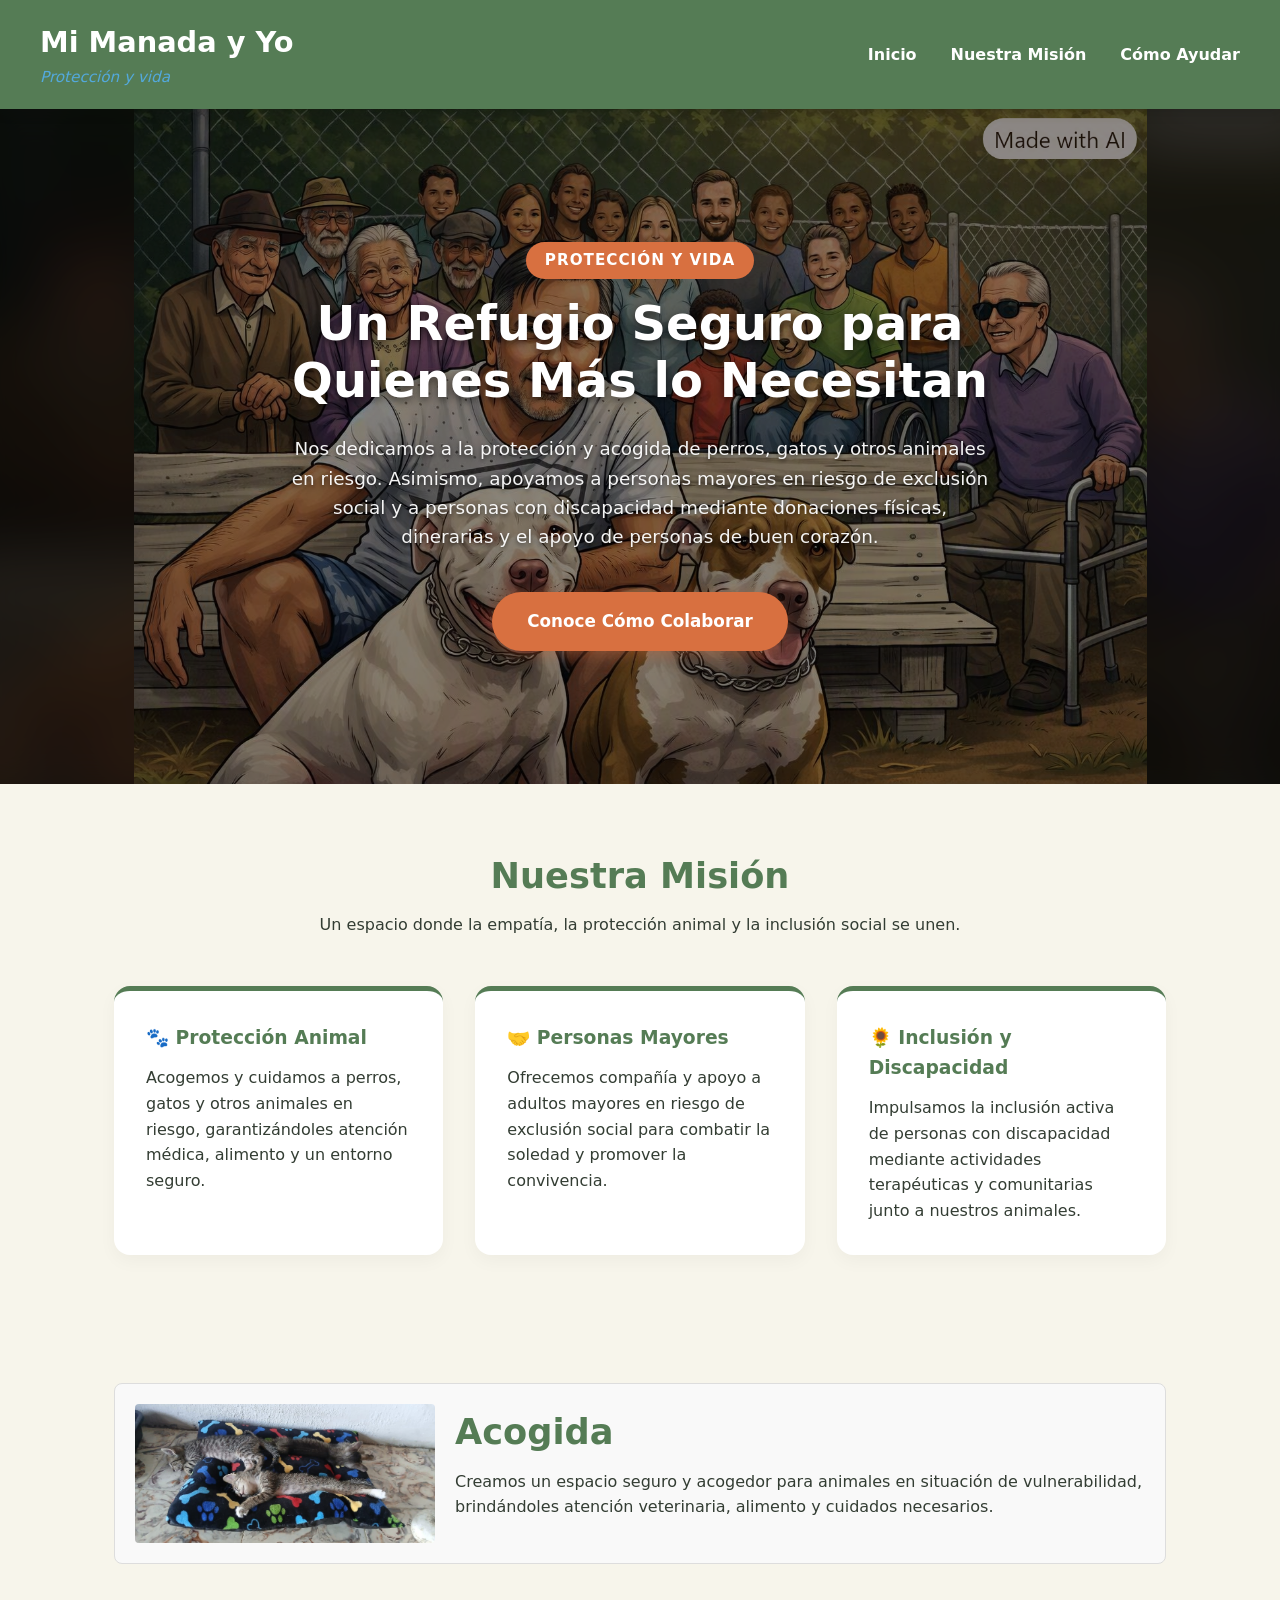
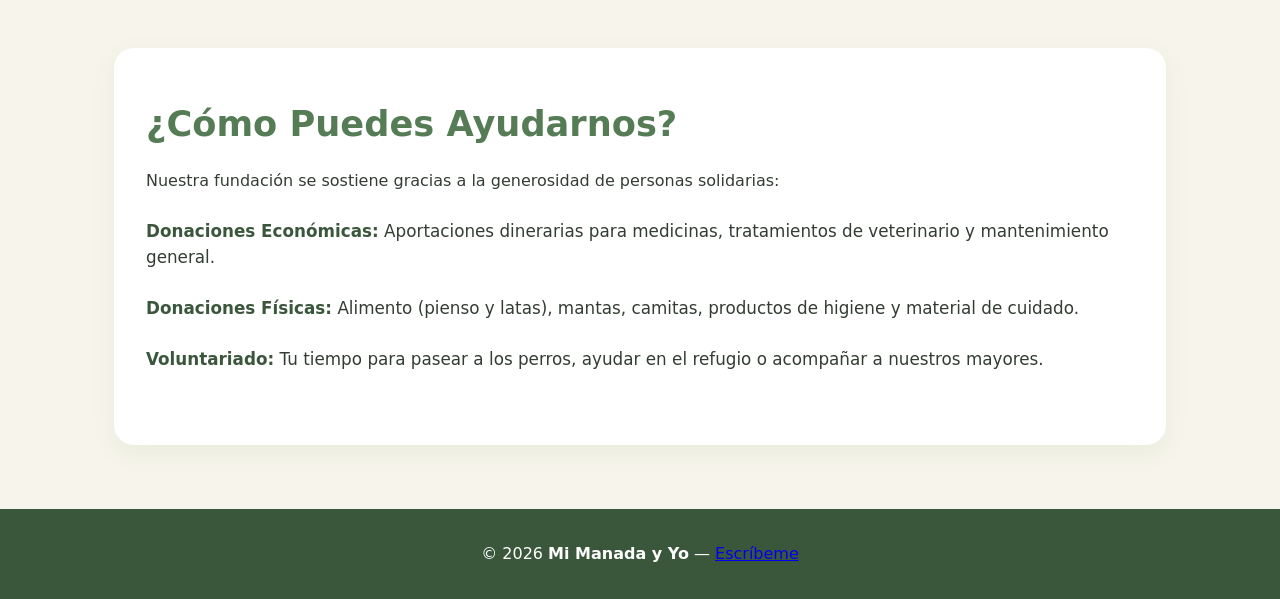
==== index.html @ 5a820c91 "actualizacion del footer y correo de contacto" ====
<!DOCTYPE html>
<html lang="es">
<head>
    <meta charset="UTF-8">
    <meta name="viewport" content="width=device-width, initial-scale=1.0">
    <title>Mi Manada y Yo — Protección y vida</title>
    <style>
        :root {
            --primary-color: #557c55;    /* Verde sabio */
            --primary-dark: #3b573b;
            --secondary-color: #f7f5eb;  /* Crema acogedor */
            --accent-color: #d87040;     /* Terracota cálido */
            --accent-hover: #c25e30;
            --card-bg: #ffffff;
            --text-color: #333d33;
            --text-light: #667066;
        }

        * {
            box-sizing: border-box;
            margin: 0;
            padding: 0;
        }

        body {
            font-family: 'Segoe UI', system-ui, -apple-system, sans-serif;
            color: var(--text-color);
            background-color: var(--secondary-color);
            line-height: 1.6;
            overflow-x: hidden;
        }

        /* NAVEGACIÓN SUPERIOR */
        header {
            background-color: var(--primary-color);
            color: white;
            padding: 1.2rem 2rem;
            position: sticky;
            top: 0;
            z-index: 100;
            box-shadow: 0 4px 12px rgba(0,0,0,0.1);
        }

        .header-container {
            max-width: 1200px;
            margin: 0 auto;
            display: flex;
            justify-content: space-between;
            align-items: center;
            flex-wrap: wrap;
            gap: 1rem;
        }

        .logo-container h1 {
            font-size: 1.8rem;
            font-weight: 700;
            margin: 0;
        }

        .logo-container p {
            font-size: 0.95rem;
            opacity: 0.9;
            font-style: italic;
            margin: 0;
            color: rgb(83, 174, 235);
        }

        nav a {
            color: white;
            text-decoration: none;
            margin-left: 1.8rem;
            font-weight: 600;
            transition: opacity 0.2s;
        }

        nav a:hover {
            opacity: 0.8;
        }

        /* PORTADA PRINCIPAL / HERO BANNER */
        .hero-banner {
            position: relative;
            width: 100%;
            min-height: 75vh;
            display: flex;
            justify-content: center;
            align-items: center;
            padding: 4rem 1.5rem;
            overflow: hidden;
            background-color: #1b261b;
        }

        /* FONDO DIFUMINADO PARA RELLENAR ESPACIOS SOBRANTES */
        .hero-bg-blur {
            position: absolute;
            top: 0;
            left: 0;
            width: 100%;
            height: 100%;
            background-image: url("imagen/portada.png");
            background-size: cover;
            background-position: center top;
            filter: blur(30px) brightness(0.4);
            transform: scale(1.1);
            z-index: 1;
        }

        /* FONDO PRINCIPAL SIN RECORTE (CONTAIN) */
        .hero-bg-full {
            position: absolute;
            top: 0;
            left: 0;
            width: 100%;
            height: 100%;
            background-image: url("imagen/portada.png");
            background-size: contain; /* Garantiza que la imagen se vea 100% completa */
            background-position: center;
            background-repeat: no-repeat;
            z-index: 2;
        }

        /* CAPA OSCURA DE LECTURA */
        .hero-overlay {
            position: absolute;
            top: 0;
            left: 0;
            width: 100%;
            height: 100%;
            background-color: rgba(0, 0, 0, 0.45);
            z-index: 3;
        }

        .hero-container {
            position: relative;
            z-index: 4;
            max-width: 800px;
            width: 100%;
            display: flex;
            flex-direction: column;
            align-items: center;
            gap: 2.5rem;
            text-align: center;
        }

        .hero-text-content {
            color: white;
            padding: 1rem;
        }

        .subtitle-tag {
            display: inline-block;
            background-color: var(--accent-color);
            color: white;
            padding: 0.4rem 1.2rem;
            border-radius: 20px;
            font-size: 0.95rem;
            font-weight: 700;
            letter-spacing: 1px;
            margin-bottom: 1rem;
            text-transform: uppercase;
        }

        .hero-text-content h2 {
            color: white;
            font-size: clamp(2rem, 5vw, 3rem);
            font-weight: 800;
            line-height: 1.2;
            margin-bottom: 1.5rem;
            text-shadow: 0 3px 8px rgba(0,0,0,0.6);
        }

        .hero-text-content p {
            font-size: 1.15rem;
            color: rgba(255, 255, 255, 0.95);
            margin-bottom: 2.5rem;
            line-height: 1.6;
            max-width: 700px;
            margin-left: auto;
            margin-right: auto;
            text-shadow: 0 2px 4px rgba(0,0,0,0.6);
        }

        .btn-primary {
            display: inline-block;
            background-color: var(--accent-color);
            color: white;
            padding: 1rem 2.2rem;
            text-decoration: none;
            border-radius: 30px;
            font-weight: 700;
            font-size: 1.05rem;
            box-shadow: 0 4px 15px rgba(216, 112, 64, 0.4);
            transition: all 0.3s ease;
        }

        .btn-primary:hover {
            background-color: var(--accent-hover);
            transform: translateY(-3px);
            box-shadow: 0 6px 20px rgba(216, 112, 64, 0.5);
        }

        /* SECCIONES DE CONTENIDO */
        .container {
            max-width: 1100px;
            margin: 0 auto;
            padding: 4rem 1.5rem;
        }

        .section-header {
            text-align: center;
            margin-bottom: 3rem;
        }

        .section-header h2 {
            color: var(--primary-color);
            font-size: 2.2rem;
            margin-bottom: 0.5rem;
        }

        .cards-grid {
            display: grid;
            grid-template-columns: repeat(auto-fit, minmax(280px, 1fr));
            gap: 2rem;
        }

        .card {
            background: var(--card-bg);
            border-radius: 16px;
            padding: 2rem;
            box-shadow: 0 6px 18px rgba(0,0,0,0.04);
            border-top: 5px solid var(--primary-color);
        }

        .card h3 {
            color: var(--primary-color);
            margin-bottom: 0.8rem;
        }

        .help-box {
            background-color: white;
            border-radius: 20px;
            padding: 3rem 2rem;
            box-shadow: 0 8px 24px rgba(74, 112, 74, 0.08);
        }

        .help-list {
            list-style: none;
            margin-top: 1.5rem;
        }

        .help-list li {
            margin-bottom: 1.5rem;
            font-size: 1.05rem;
        }

        .help-list strong {
            color: var(--primary-dark);
        }

        footer {
            background-color: var(--primary-dark);
            color: white;
            text-align: center;
            padding: 2rem 1rem;
        }
        
  /* Estilos para el contenedor principal */
  .contenedor-bloque {
    display: flex;
    flex-wrap: wrap; /* Permite que los elementos se envuelvan en pantallas pequeñas */
    gap: 20px; /* Espaciado entre la imagen y el texto */
    margin-bottom: 20px;
    background-color: #f9f9f9;
    border: 1px solid #ddd;
    border-radius: 8px;
    padding: 20px;
  }

  /* Estilos para la imagen */
  .bloque-imagen {    
    max-width: 100%; /* Asegura que la imagen no exceda el contenedor */
    height: auto; /* Mantiene la proporción de aspecto */
    display: block;
    border-radius: 4px;
  }

  /* Estilos para el texto */
  .bloque-texto {
    flex: 1 1 300px; /* Tamaño base y capacidad de encogimiento/crecimiento */
  }
.bloque-imagen {
    width: 300px;      /* o el tamaño que quieras */
    height: auto;
    display: block;
}
.contenedor-bloque img {
    flex-shrink: 0;
}

    </style>                      
</head>
<body>

    <header>
        <div class="header-container">
            <div class="logo-container">
                <h1>Mi Manada y Yo</h1>
                <p>Protección y vida</p>
            </div>
            <nav>
                <a href="index.html">Inicio</a>
                <a href="galeria.html">Nuestra Misión</a>
                <a href="donaciones.html">Cómo Ayudar</a>
            </nav>
        </div>
    </header>

    <section id="inicio" class="hero-banner">
        <div class="hero-bg-blur"></div>
        <div class="hero-bg-full"></div>
        <div class="hero-overlay"></div>
        
        <div class="hero-container">
            <div class="hero-text-content">
                <span class="subtitle-tag">Protección y vida</span>
                <h2>Un Refugio Seguro para Quienes Más lo Necesitan</h2>
                <p>Nos dedicamos a la protección y acogida de perros, gatos y otros animales en riesgo. Asimismo, apoyamos a personas mayores en riesgo de exclusión social y a personas con discapacidad mediante donaciones físicas, dinerarias y el apoyo de personas de buen corazón.</p>
                <a href="#como-ayudar" class="btn-primary">Conoce Cómo Colaborar</a>
            </div>
        </div>
    </section>

    <section id="mision" class="container">
        <div class="section-header">
            <h2>Nuestra Misión</h2>
            <p>Un espacio donde la empatía, la protección animal y la inclusión social se unen.</p>
        </div>

        <div class="cards-grid">
            <div class="card">
                <h3>🐾 Protección Animal</h3>
                <p>Acogemos y cuidamos a perros, gatos y otros animales en riesgo, garantizándoles atención médica, alimento y un entorno seguro.</p>
            </div>
            <div class="card">
                <h3>🤝 Personas Mayores</h3>
                <p>Ofrecemos compañía y apoyo a adultos mayores en riesgo de exclusión social para combatir la soledad y promover la convivencia.</p>
            </div>
            <div class="card">
                <h3>🌻 Inclusión y Discapacidad</h3>
                <p>Impulsamos la inclusión activa de personas con discapacidad mediante actividades terapéuticas y comunitarias junto a nuestros animales.</p>
            </div>
        </div>
    </section>
    <section id="mision" class="container">
<div class="contenedor-bloque">
                <img src="imagen/gato1.jpg" alt="Gato en un entorno de refugio animal, con una expresión tranquila y atenta; no se aprecia texto en la imagen." class="bloque-imagen">
    <div class="section-header bloque-texto" style="text-align: left; margin-bottom: 1rem;">
      <h2>Acogida</h2>
      <p>Creamos un espacio seguro y acogedor para animales en situación de vulnerabilidad, brindándoles atención veterinaria, alimento y cuidados necesarios.</p>
    </div>
  </div>
  </section>
    <section id="como-ayudar" class="container" style="padding-top: 0;">
        <div class="help-box">
            <div class="section-header" style="text-align: left; margin-bottom: 1rem;">
                <h2>¿Cómo Puedes Ayudarnos?</h2>
            </div>
            <p>Nuestra fundación se sostiene gracias a la generosidad de personas solidarias:</p>
            <ul class="help-list">
                <li><strong>Donaciones Económicas:</strong> Aportaciones dinerarias para medicinas, tratamientos de veterinario y mantenimiento general.</li>
                <li><strong>Donaciones Físicas:</strong> Alimento (pienso y latas), mantas, camitas, productos de higiene y material de cuidado.</li>
                <li><strong>Voluntariado:</strong> Tu tiempo para pasear a los perros, ayudar en el refugio o acompañar a nuestros mayores.</li>
            </ul>
        </div>
    </section>

    <footer>
        <p>&copy; 2026 <strong>Mi Manada y Yo</strong> — <!-- Enlace de correo simple -->
<a href="mailto:mimanadayyo@org">Escríbeme</a>
</p>            
                
</body>
</html>
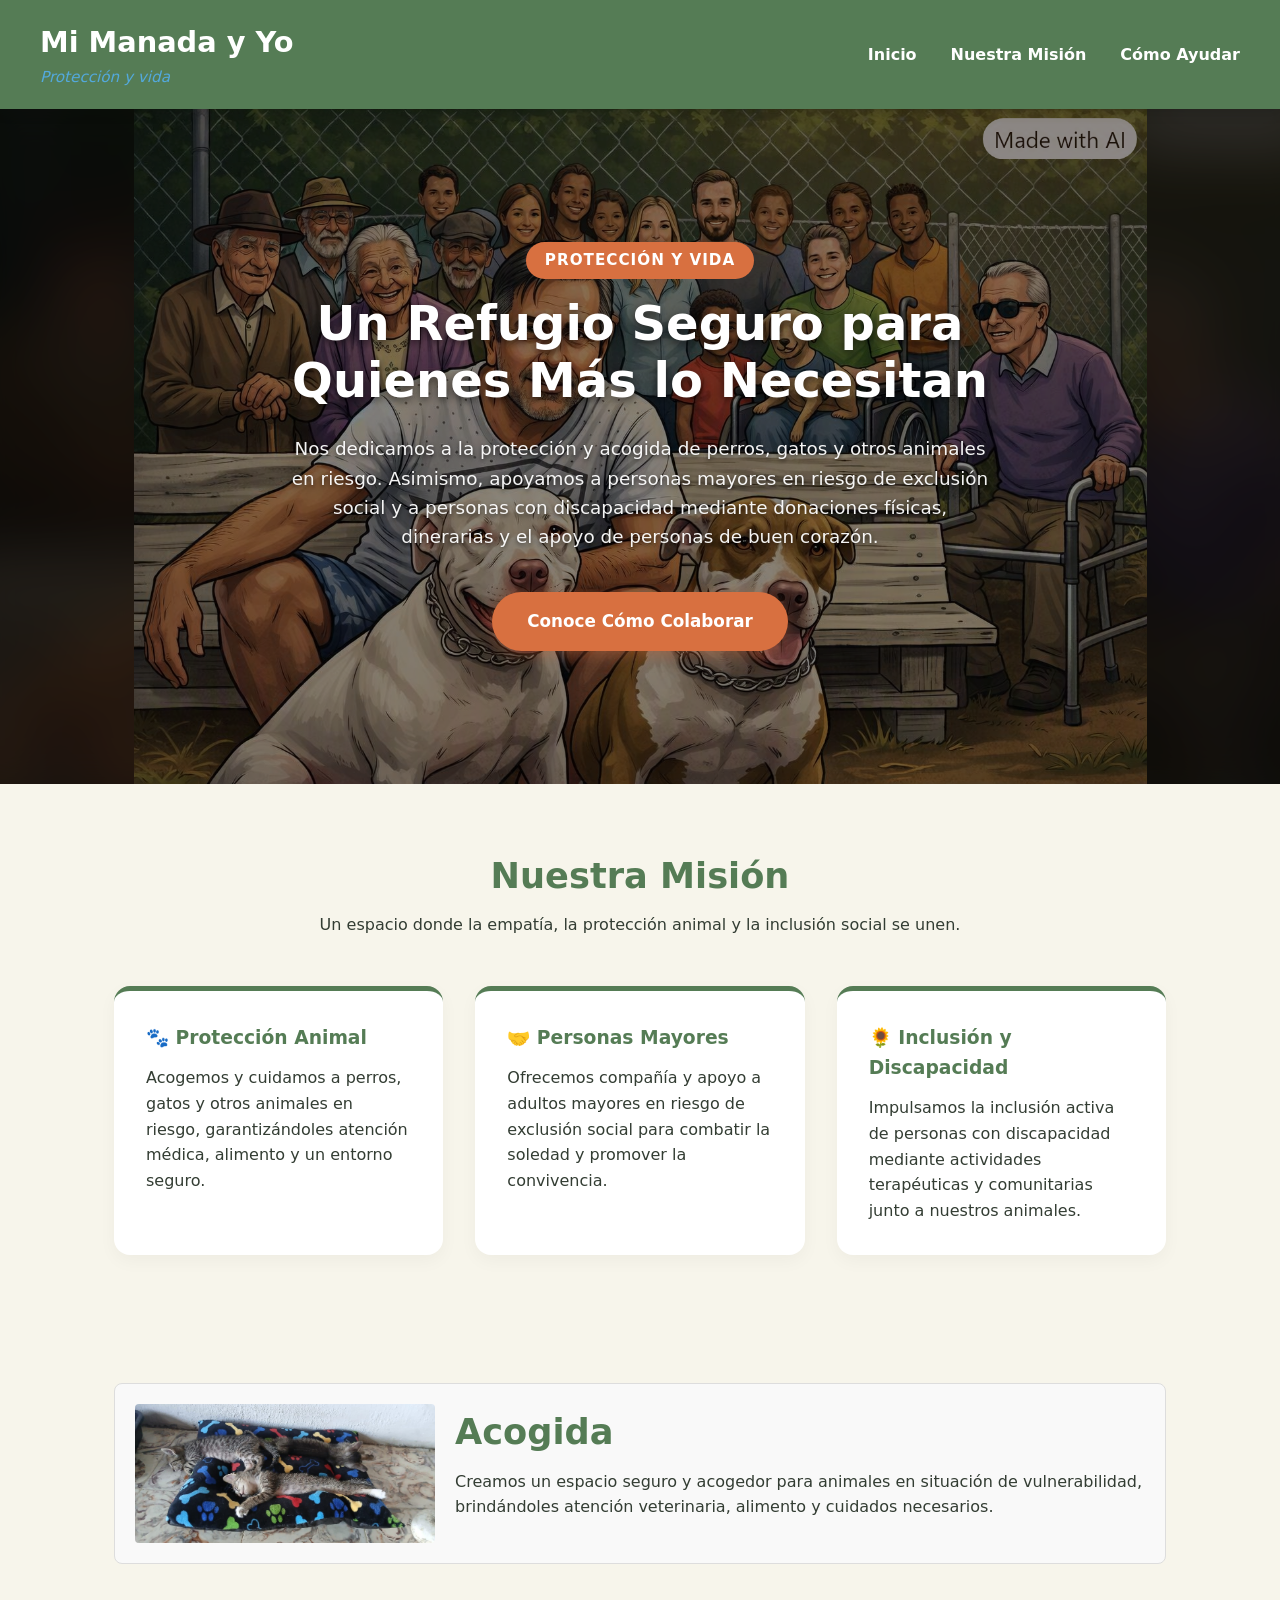
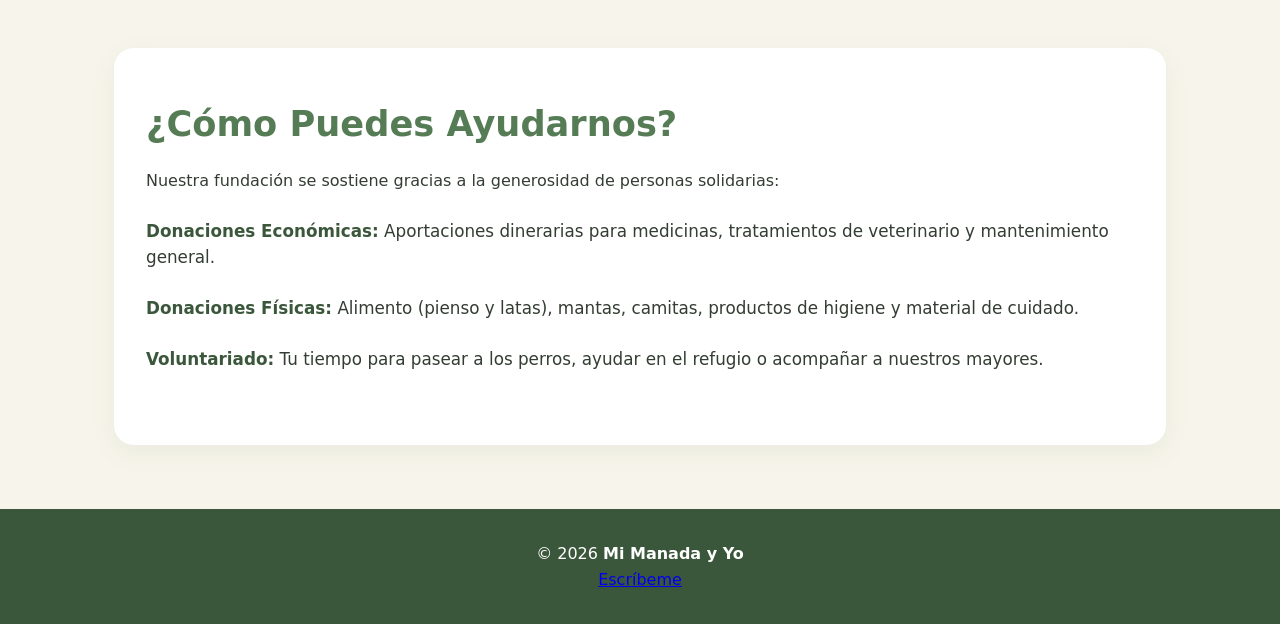
==== commit 93fbbd4e: "actualizacion del footer y correo de contacto" ====
--- a/index.html
+++ b/index.html
@@ -375,9 +375,9 @@
     </section>
 
     <footer>
-        <p>&copy; 2026 <strong>Mi Manada y Yo</strong> — <!-- Enlace de correo simple -->
+        <p>&copy; 2026 <strong>Mi Manada y Yo</strong> </p>
 <a href="mailto:mimanadayyo@org">Escríbeme</a>
-</p>            
+           
                 
 </body>
 </html> 
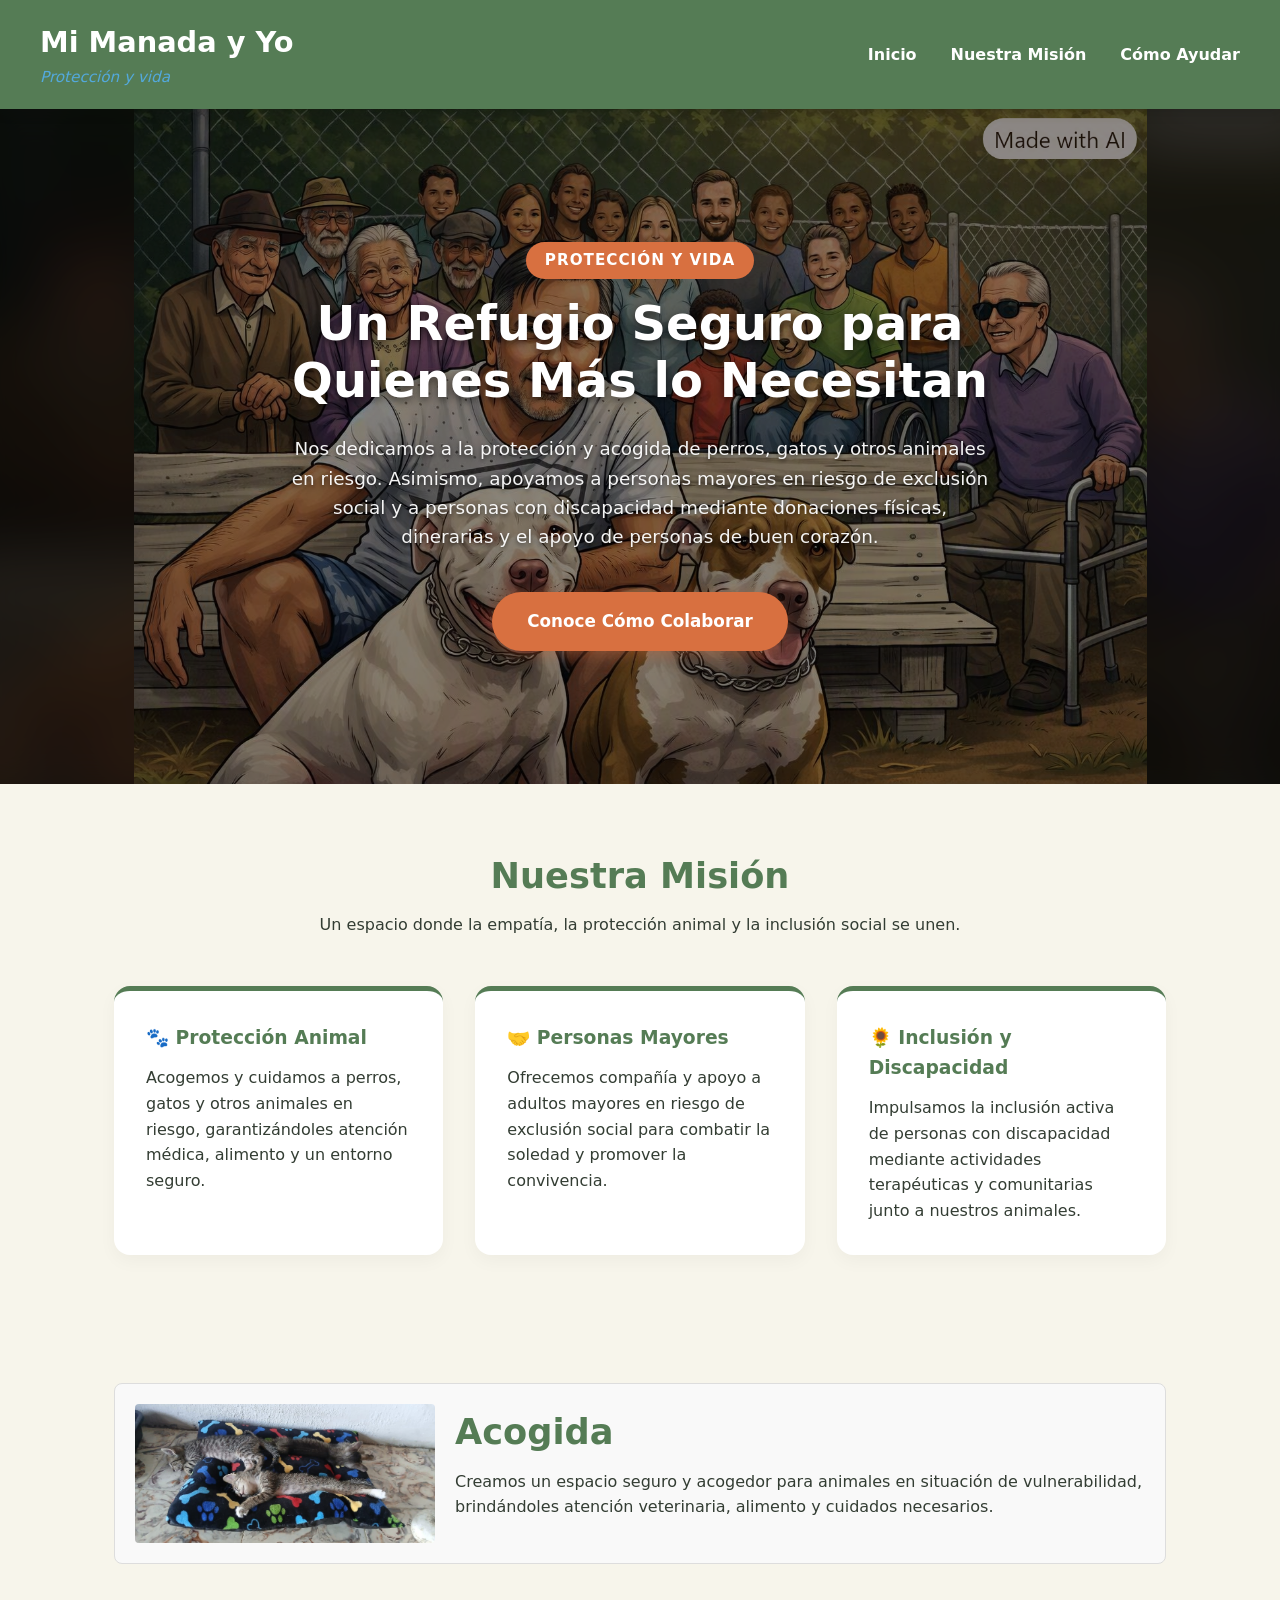
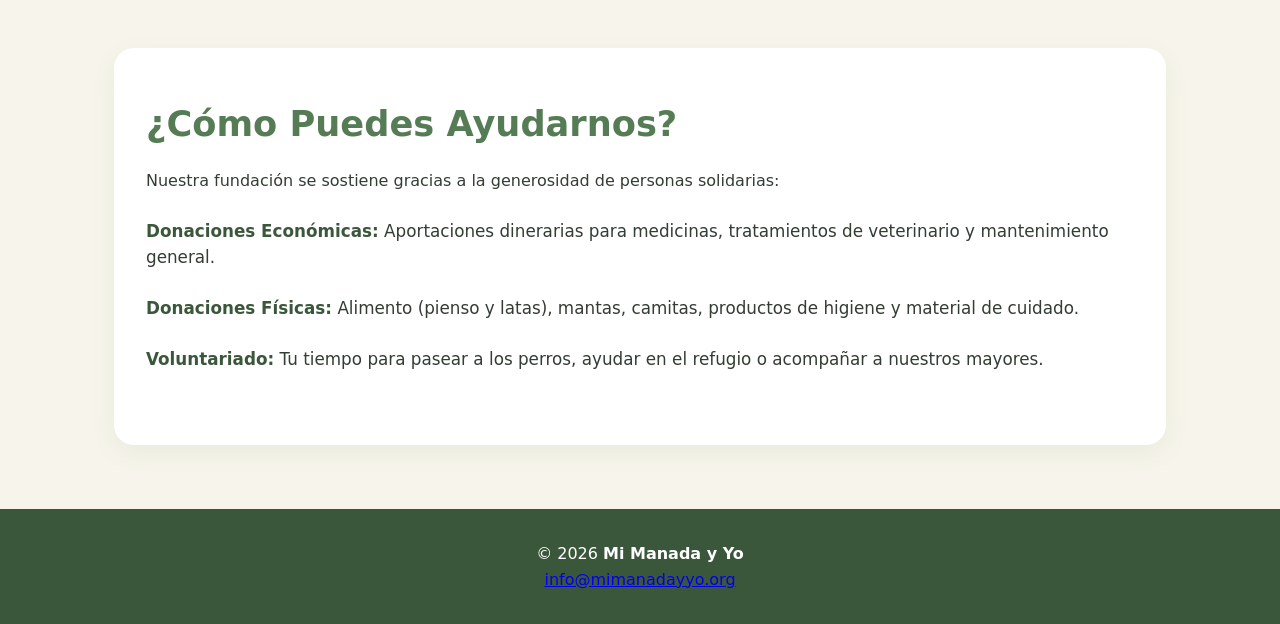
==== commit 1b31af28: "acutalizaion footer correo" ====
--- a/index.html
+++ b/index.html
@@ -376,7 +376,7 @@
 
     <footer>
         <p>&copy; 2026 <strong>Mi Manada y Yo</strong> </p>
-<a href="mailto:mimanadayyo@org">Escríbeme</a>
+<a href="mailto:mimanadayyo@org">info@mimanadayyo.org</a>
            
                 
 </body>
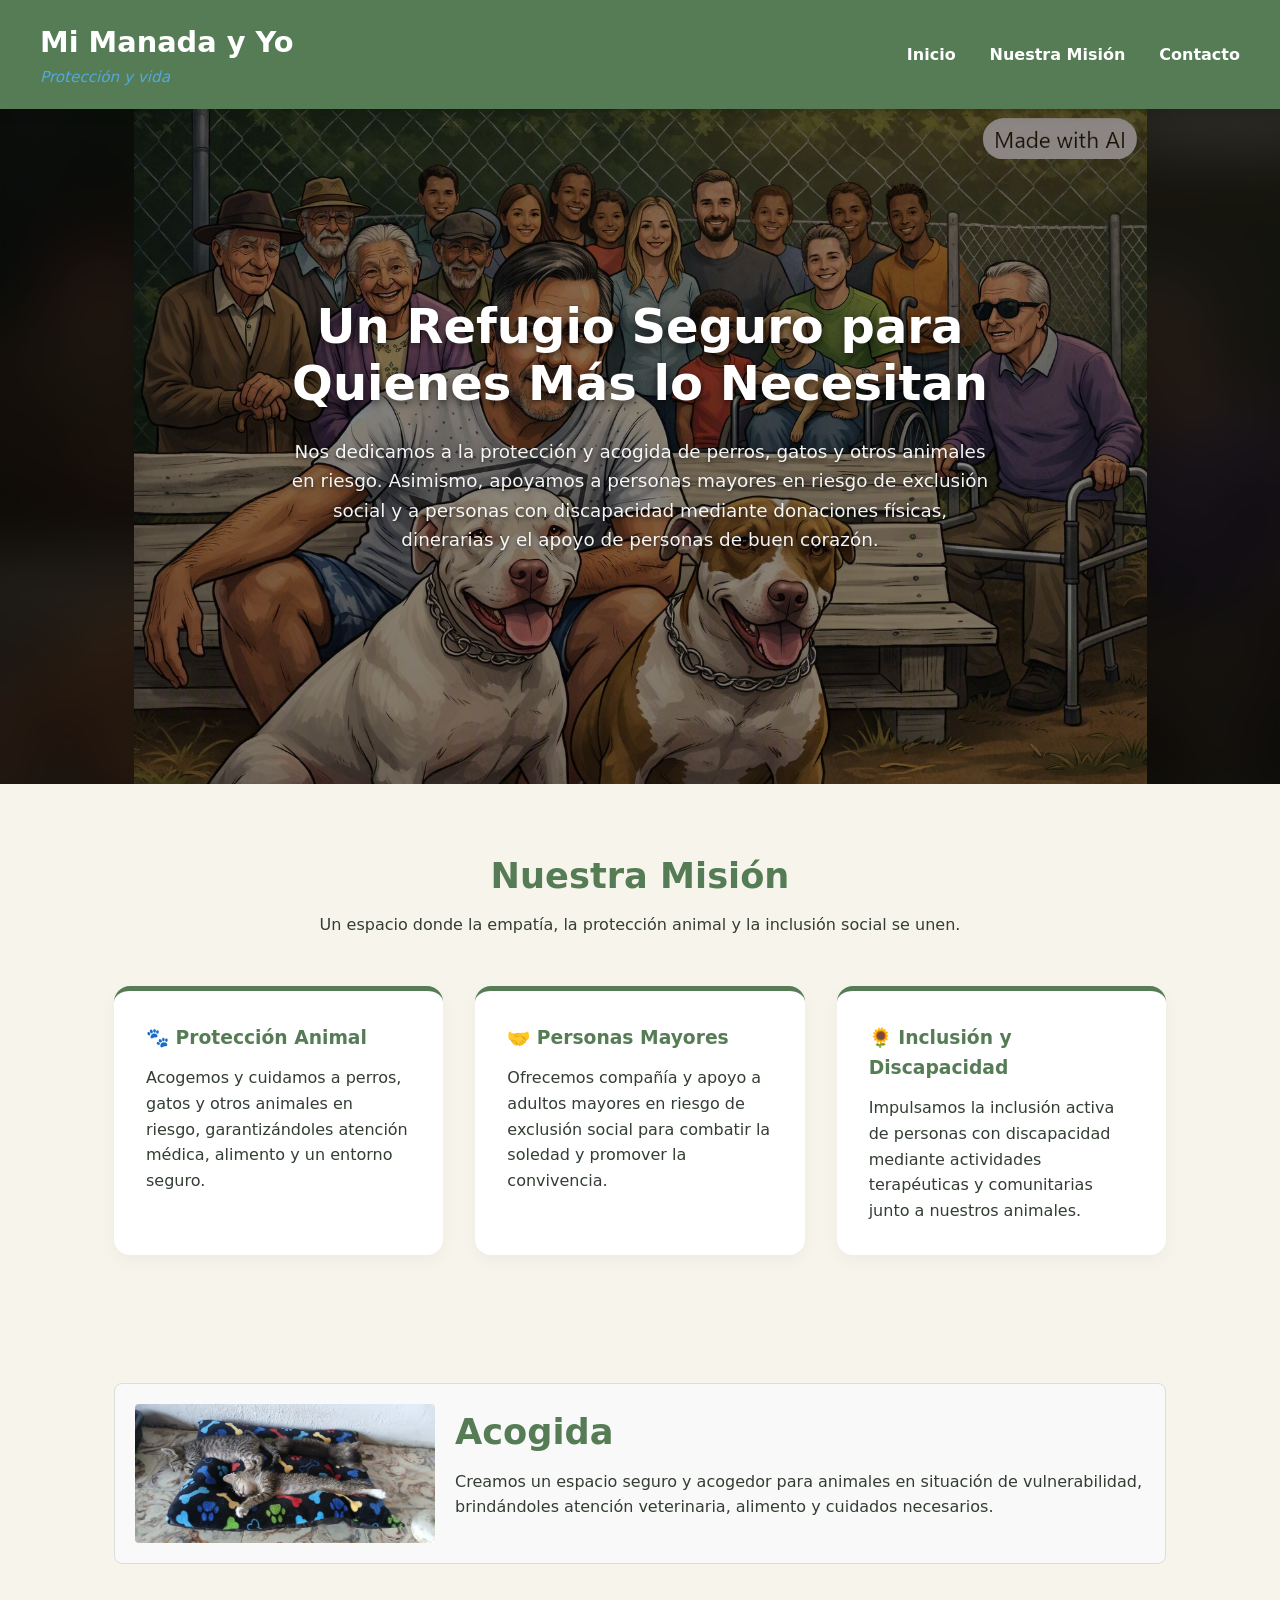
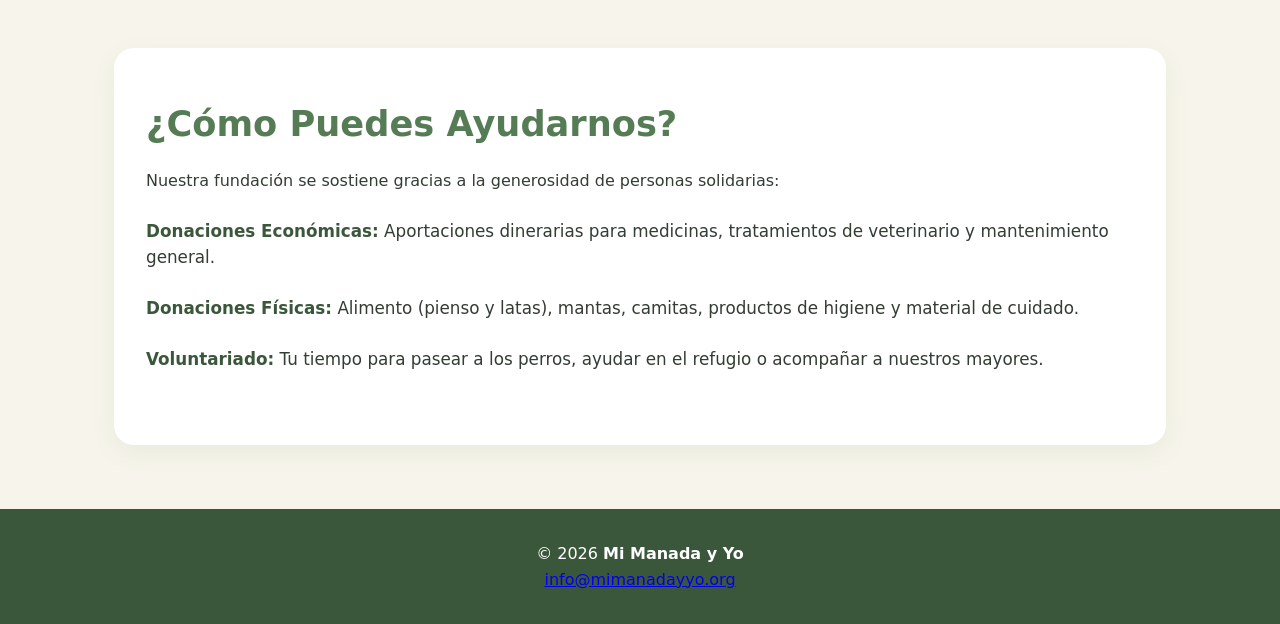
==== commit 3a071075: "actualizacion de carpetas y archivos" ====
--- a/index.html
+++ b/index.html
@@ -178,20 +178,10 @@
             margin-left: auto;
             margin-right: auto;
             text-shadow: 0 2px 4px rgba(0,0,0,0.6);
-        }
-
-        .btn-primary {
-            display: inline-block;
-            background-color: var(--accent-color);
-            color: white;
-            padding: 1rem 2.2rem;
-            text-decoration: none;
-            border-radius: 30px;
-            font-weight: 700;
-            font-size: 1.05rem;
-            box-shadow: 0 4px 15px rgba(216, 112, 64, 0.4);
-            transition: all 0.3s ease;
-        }
+            
+        }
+
+       
 
         .btn-primary:hover {
             background-color: var(--accent-hover);
@@ -310,7 +300,7 @@
             <nav>
                 <a href="index.html">Inicio</a>
                 <a href="galeria.html">Nuestra Misión</a>
-                <a href="donaciones.html">Cómo Ayudar</a>
+                <a href="contacto.html">Contacto</a>
             </nav>
         </div>
     </header>
@@ -321,11 +311,10 @@
         <div class="hero-overlay"></div>
         
         <div class="hero-container">
-            <div class="hero-text-content">
-                <span class="subtitle-tag">Protección y vida</span>
+            <div class="hero-text-content">                
                 <h2>Un Refugio Seguro para Quienes Más lo Necesitan</h2>
                 <p>Nos dedicamos a la protección y acogida de perros, gatos y otros animales en riesgo. Asimismo, apoyamos a personas mayores en riesgo de exclusión social y a personas con discapacidad mediante donaciones físicas, dinerarias y el apoyo de personas de buen corazón.</p>
-                <a href="#como-ayudar" class="btn-primary">Conoce Cómo Colaborar</a>
+                
             </div>
         </div>
     </section>
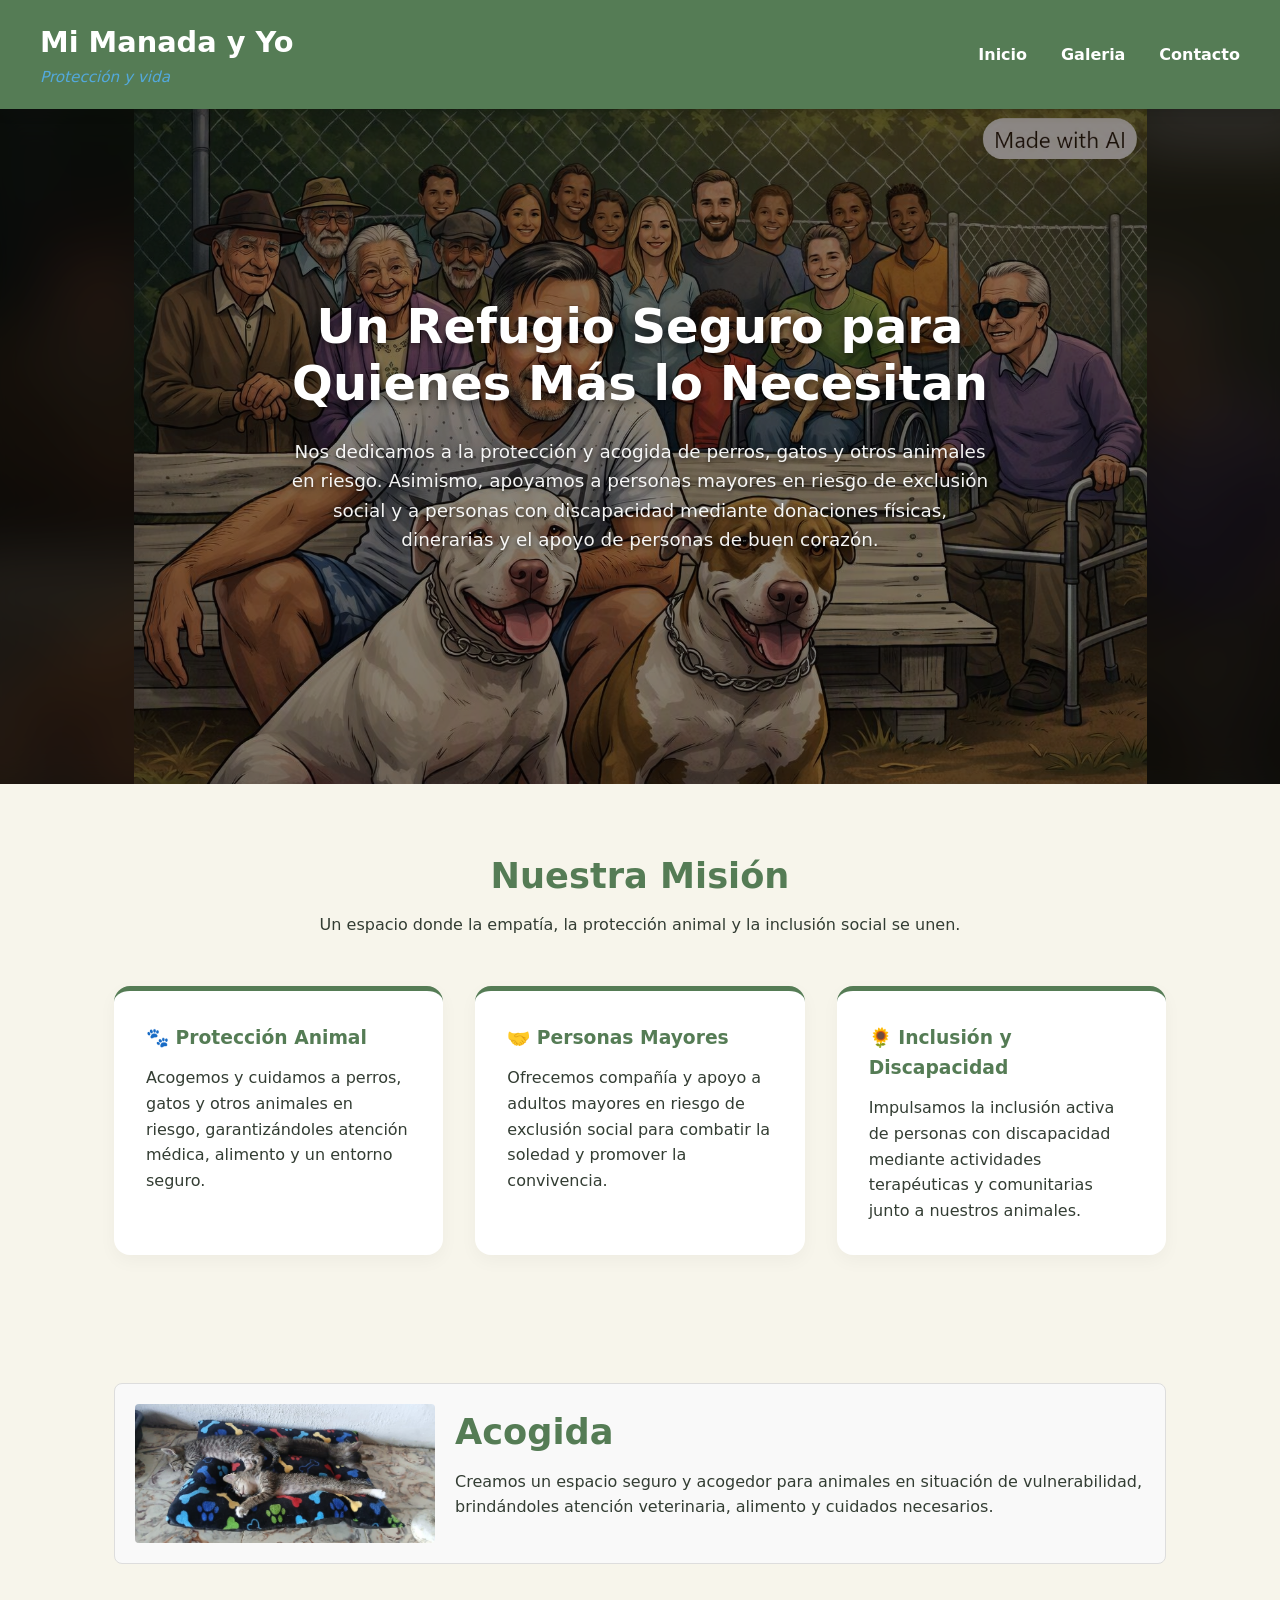
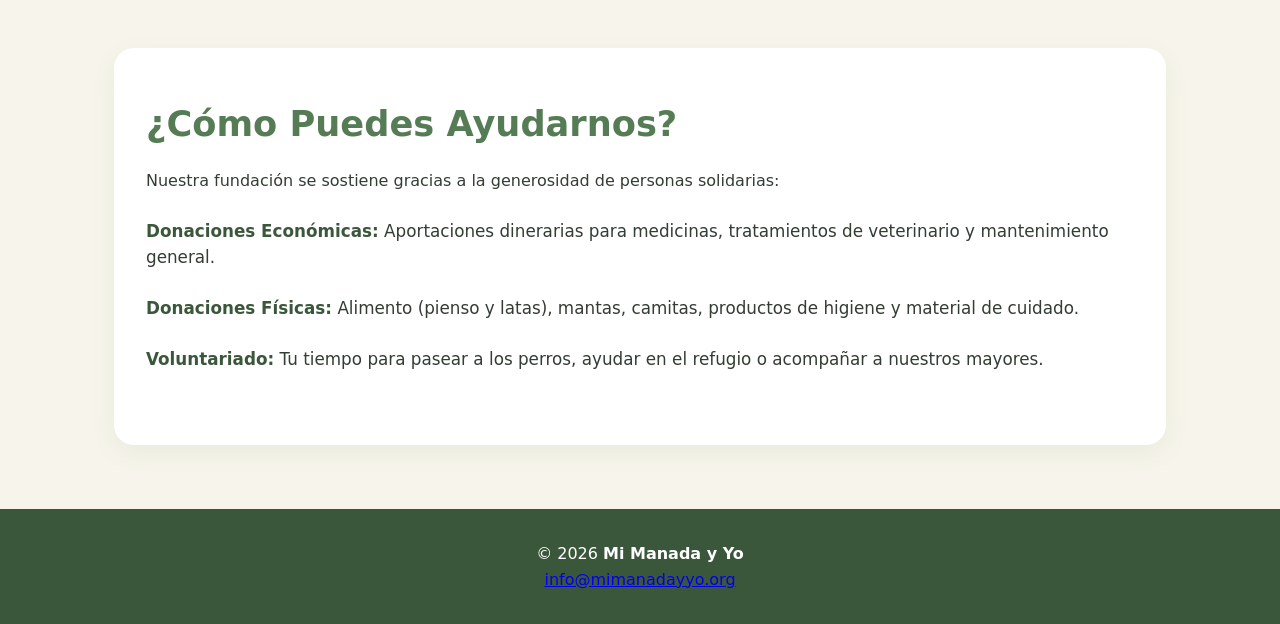
==== commit e52e33be: "Descripción clara de los cambios realizados" ====
--- a/index.html
+++ b/index.html
@@ -299,7 +299,7 @@
             </div>
             <nav>
                 <a href="index.html">Inicio</a>
-                <a href="galeria.html">Nuestra Misión</a>
+                <a href="galeria.html">Galeria</a>
                 <a href="contacto.html">Contacto</a>
             </nav>
         </div>
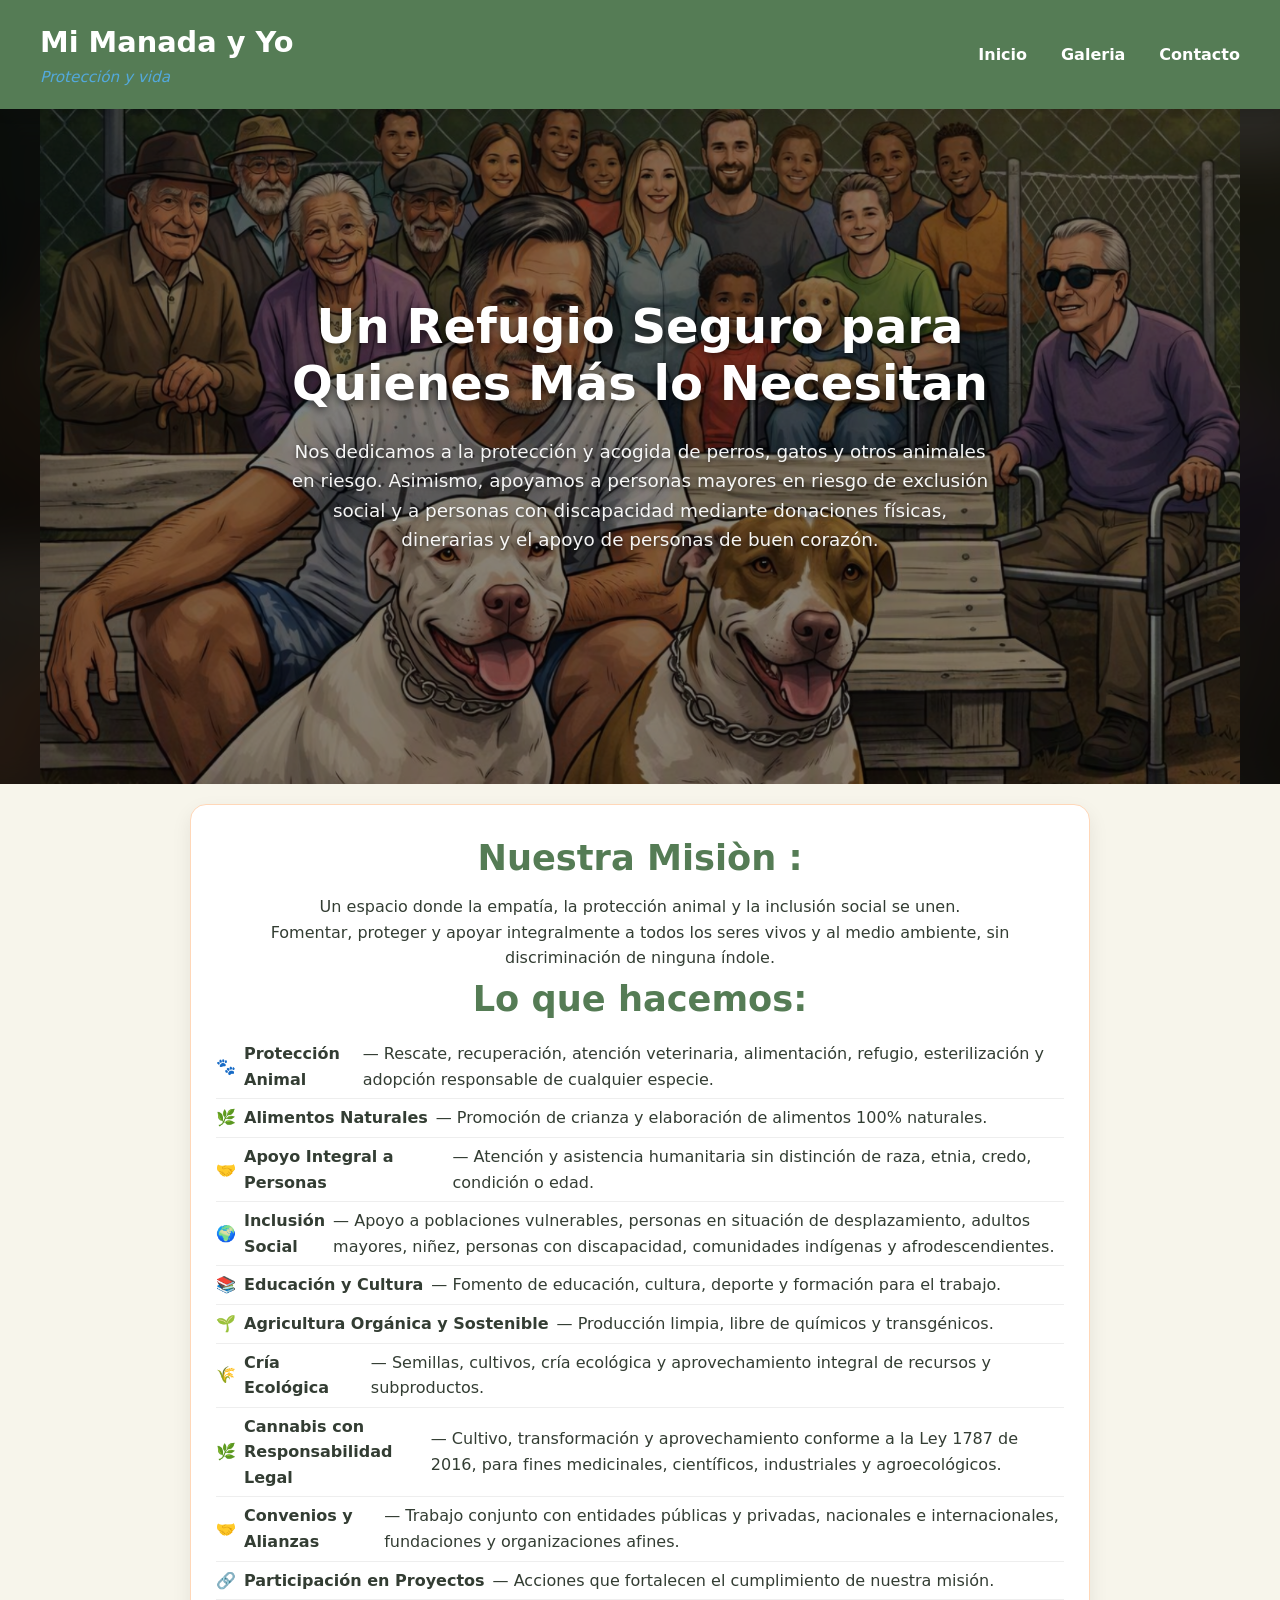
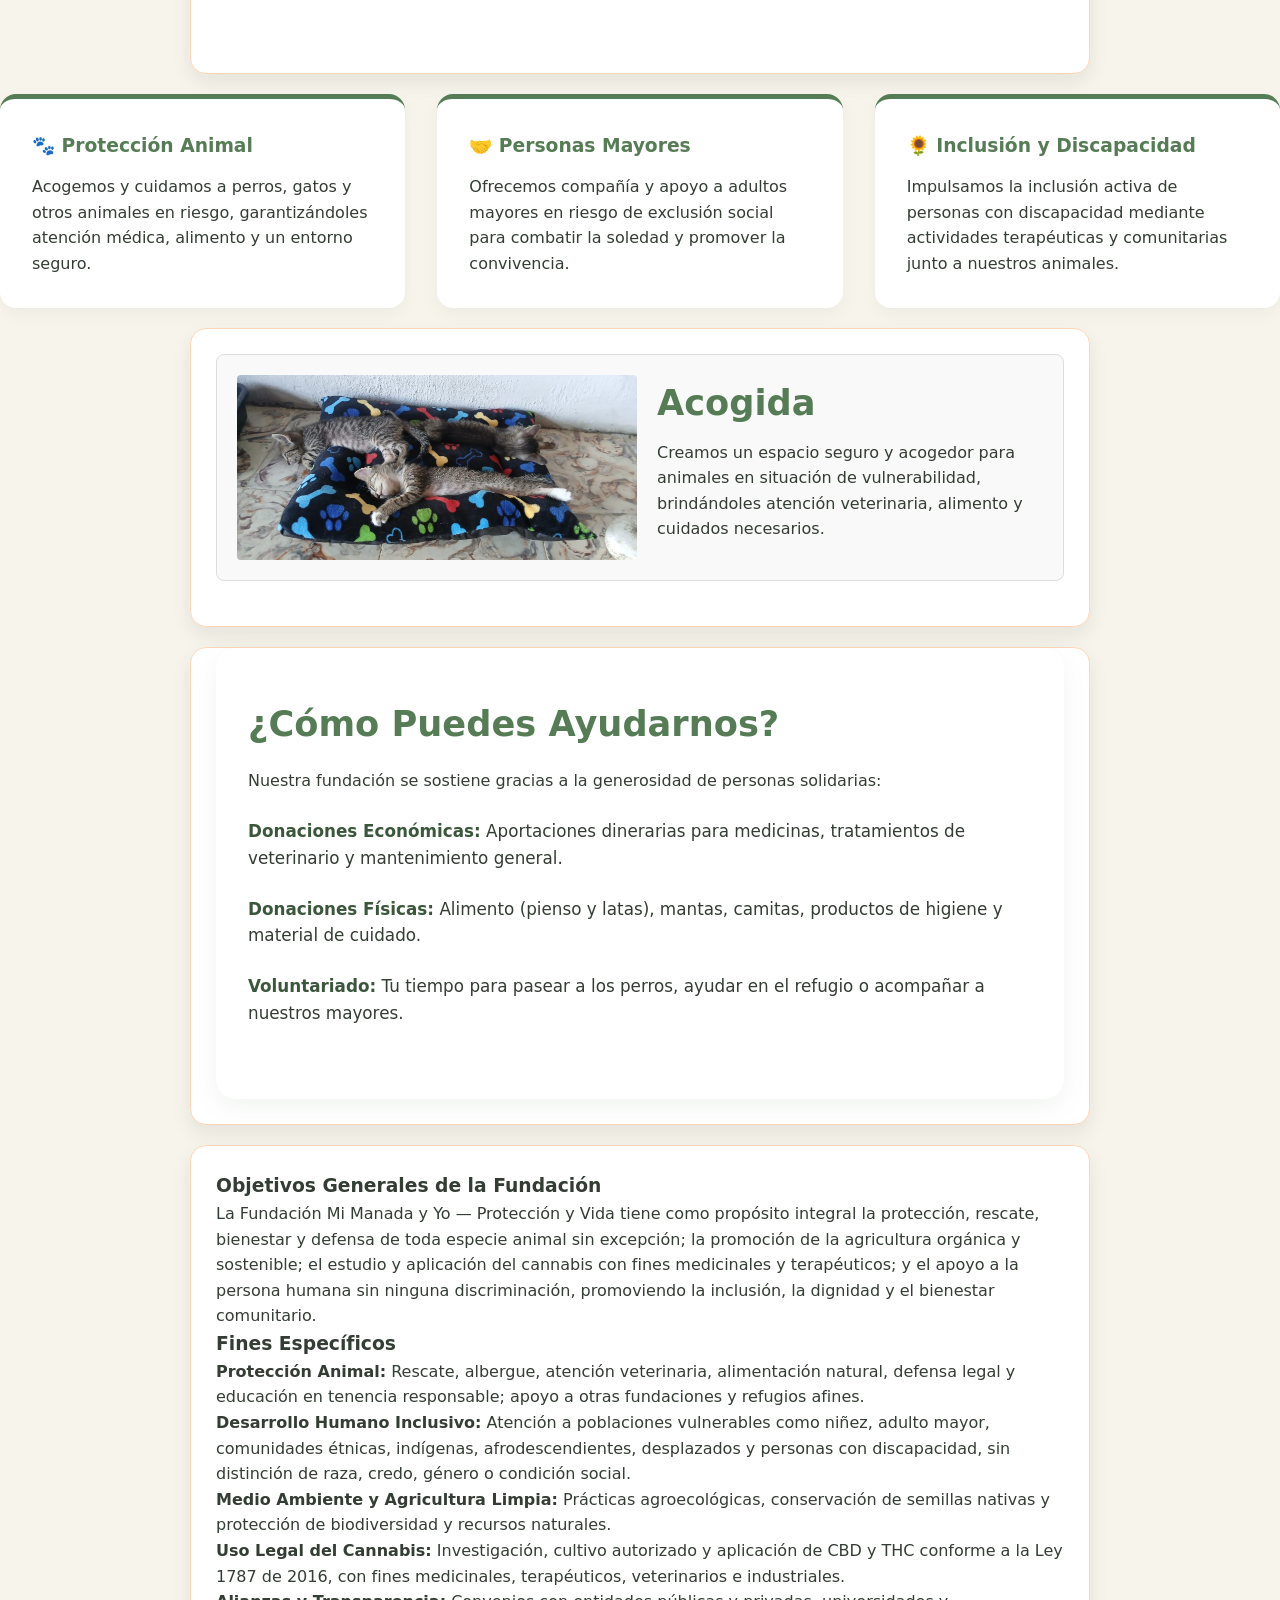
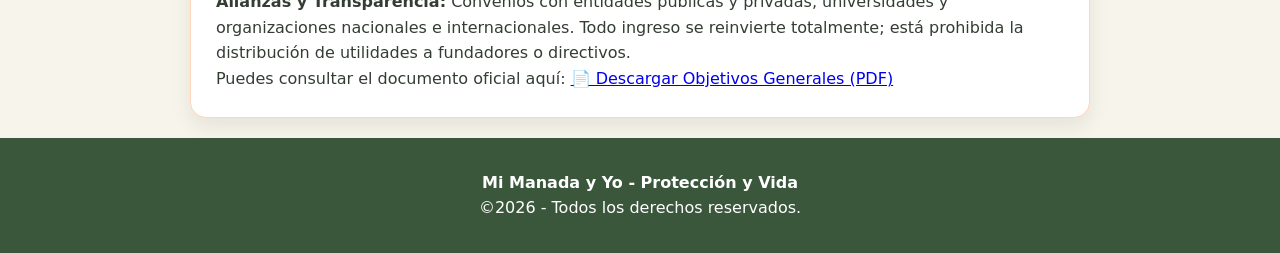
==== commit c75b4368: "Agrego misión.html" ====
--- a/index.html
+++ b/index.html
@@ -112,7 +112,7 @@
             left: 0;
             width: 100%;
             height: 100%;
-            background-image: url("imagen/portada.png");
+            background-image: url("imagen/fondo.png");
             background-size: contain; /* Garantiza que la imagen se vea 100% completa */
             background-position: center;
             background-repeat: no-repeat;
@@ -191,10 +191,17 @@
 
         /* SECCIONES DE CONTENIDO */
         .container {
-            max-width: 1100px;
-            margin: 0 auto;
-            padding: 4rem 1.5rem;
-        }
+           
+    background: #ffffff;
+    padding: 25px;
+    border-radius: 16px;
+    margin: 20px auto;
+    max-width: 900px;
+    border: 1px solid #ffd7b8;
+    box-shadow: 0 8px 20px rgba(0,0,0,0.08);
+}
+
+        
 
         .section-header {
             text-align: center;
@@ -279,13 +286,37 @@
     flex: 1 1 300px; /* Tamaño base y capacidad de encogimiento/crecimiento */
   }
 .bloque-imagen {
-    width: 300px;      /* o el tamaño que quieras */
+    width: 400px;      /* o el tamaño que quieras */
     height: auto;
     display: block;
 }
 .contenedor-bloque img {
     flex-shrink: 0;
 }
+.areas-list  {
+    list-style: none;        /* Quita las viñetas */
+    padding-left: 0;         /* Evita sangrías innecesarias */
+    margin: 0;               /* Limpia el espacio exterior */
+    text-align: left; 
+}
+.areas-list li {
+    padding: 6px 0;          /* Espaciado entre ítems */
+    display: flex;           /* Permite alinear iconos y texto */
+    align-items: center;     /* Centra verticalmente */
+    gap: 8px;                /* Espacio entre icono y texto */
+    border-bottom: 1px solid #eee; /* Línea suave para orden visual */
+}
+.contenedor {
+   
+    background: #ffffff;
+    padding: 25px;
+    border-radius: 16px;
+    margin: 20px auto;
+    max-width: 900px;
+    border: 1px solid #ffd7b8;
+    box-shadow: 0 8px 20px rgba(0,0,0,0.08);
+}
+
 
     </style>                      
 </head>
@@ -300,7 +331,7 @@
             <nav>
                 <a href="index.html">Inicio</a>
                 <a href="galeria.html">Galeria</a>
-                <a href="contacto.html">Contacto</a>
+                <a href="slide.html">Contacto</a>
             </nav>
         </div>
     </header>
@@ -321,8 +352,67 @@
 
     <section id="mision" class="container">
         <div class="section-header">
-            <h2>Nuestra Misión</h2>
-            <p>Un espacio donde la empatía, la protección animal y la inclusión social se unen.</p>
+            <h2>Nuestra Misiòn :</h2>
+            <p>Un espacio donde la empatía, la protección animal y la inclusión social se unen. </p>        
+ 
+<p>Fomentar, proteger y apoyar integralmente a todos los seres vivos y al medio ambiente, sin discriminación
+de ninguna índole.</p>
+<h2>Lo que hacemos: </h2>
+ <ol class="areas-list">
+        <li>
+            🐾 <strong>Protección Animal</strong> — Rescate, recuperación, atención veterinaria,
+            alimentación, refugio, esterilización y adopción responsable de cualquier especie.
+        </li>
+
+        <li>
+            🌿 <strong>Alimentos Naturales</strong> — Promoción de crianza y elaboración de alimentos
+            100% naturales.
+        </li>
+
+        <li>
+            🤝 <strong>Apoyo Integral a Personas</strong> — Atención y asistencia humanitaria sin
+            distinción de raza, etnia, credo, condición o edad.
+        </li>
+
+        <li>
+            🌍 <strong>Inclusión Social</strong> — Apoyo a poblaciones vulnerables, personas en
+            situación de desplazamiento, adultos mayores, niñez, personas con discapacidad,
+            comunidades indígenas y afrodescendientes.
+        </li>
+
+        <li>
+            📚 <strong>Educación y Cultura</strong> — Fomento de educación, cultura, deporte y
+            formación para el trabajo.
+        </li>
+
+        <li>
+            🌱 <strong>Agricultura Orgánica y Sostenible</strong> — Producción limpia, libre de
+            químicos y transgénicos.
+        </li>
+
+        <li>
+            🌾 <strong>Cría Ecológica</strong> — Semillas, cultivos, cría ecológica y aprovechamiento
+            integral de recursos y subproductos.
+        </li>
+
+        <li>
+            🌿 <strong>Cannabis con Responsabilidad Legal</strong> — Cultivo, transformación y
+            aprovechamiento conforme a la Ley 1787 de 2016, para fines medicinales, científicos,
+            industriales y agroecológicos.
+        </li>
+
+        <li>
+            🤝 <strong>Convenios y Alianzas</strong> — Trabajo conjunto con entidades públicas y
+            privadas, nacionales e internacionales, fundaciones y organizaciones afines.
+        </li>
+
+        <li>
+            🔗 <strong>Participación en Proyectos</strong> — Acciones que fortalecen el cumplimiento
+            de nuestra misión.
+        </li>
+    </ol>
+</section>
+  </p>         
         </div>
 
         <div class="cards-grid">
@@ -340,6 +430,7 @@
             </div>
         </div>
     </section>
+
     <section id="mision" class="container">
 <div class="contenedor-bloque">
                 <img src="imagen/gato1.jpg" alt="Gato en un entorno de refugio animal, con una expresión tranquila y atenta; no se aprecia texto en la imagen." class="bloque-imagen">
@@ -362,10 +453,47 @@
             </ul>
         </div>
     </section>
+    <div class="contenedor">
+    <h3>Objetivos Generales de la Fundación</h3>
+
+    <p>
+        La Fundación Mi Manada y Yo — Protección y Vida tiene como propósito integral la 
+        protección, rescate, bienestar y defensa de toda especie animal sin excepción; la 
+        promoción de la agricultura orgánica y sostenible; el estudio y aplicación del cannabis 
+        con fines medicinales y terapéuticos; y el apoyo a la persona humana sin ninguna 
+        discriminación, promoviendo la inclusión, la dignidad y el bienestar comunitario.
+    </p>
+
+    <h3>Fines Específicos</h3>
+
+    <p><strong>Protección Animal:</strong> Rescate, albergue, atención veterinaria, alimentación natural, 
+    defensa legal y educación en tenencia responsable; apoyo a otras fundaciones y refugios afines.</p>
+
+    <p><strong>Desarrollo Humano Inclusivo:</strong> Atención a poblaciones vulnerables como niñez, 
+    adulto mayor, comunidades étnicas, indígenas, afrodescendientes, desplazados y personas 
+    con discapacidad, sin distinción de raza, credo, género o condición social.</p>
+
+    <p><strong>Medio Ambiente y Agricultura Limpia:</strong> Prácticas agroecológicas, conservación de 
+    semillas nativas y protección de biodiversidad y recursos naturales.</p>
+
+    <p><strong>Uso Legal del Cannabis:</strong> Investigación, cultivo autorizado y aplicación de CBD y THC 
+    conforme a la Ley 1787 de 2016, con fines medicinales, terapéuticos, veterinarios e 
+    industriales.</p>
+
+    <p><strong>Alianzas y Transparencia:</strong> Convenios con entidades públicas y privadas, universidades 
+    y organizaciones nacionales e internacionales. Todo ingreso se reinvierte totalmente; está 
+    prohibida la distribución de utilidades a fundadores o directivos.</p>
+
+    <p>
+        Puedes consultar el documento oficial aquí:  
+        <a href="documentos/objetivos generales.pdf" target="_blank">📄 Descargar Objetivos Generales (PDF)</a>
+    </p>
+</div>
 
     <footer>
-        <p>&copy; 2026 <strong>Mi Manada y Yo</strong> </p>
-<a href="mailto:mimanadayyo@org">info@mimanadayyo.org</a>
+        <p>  <strong>Mi Manada y Yo - Protección y Vida</strong> </p>
+        <p>&copy;2026 - Todos los derechos reservados.</p>
+    </footer>        
            
                 
 </body>
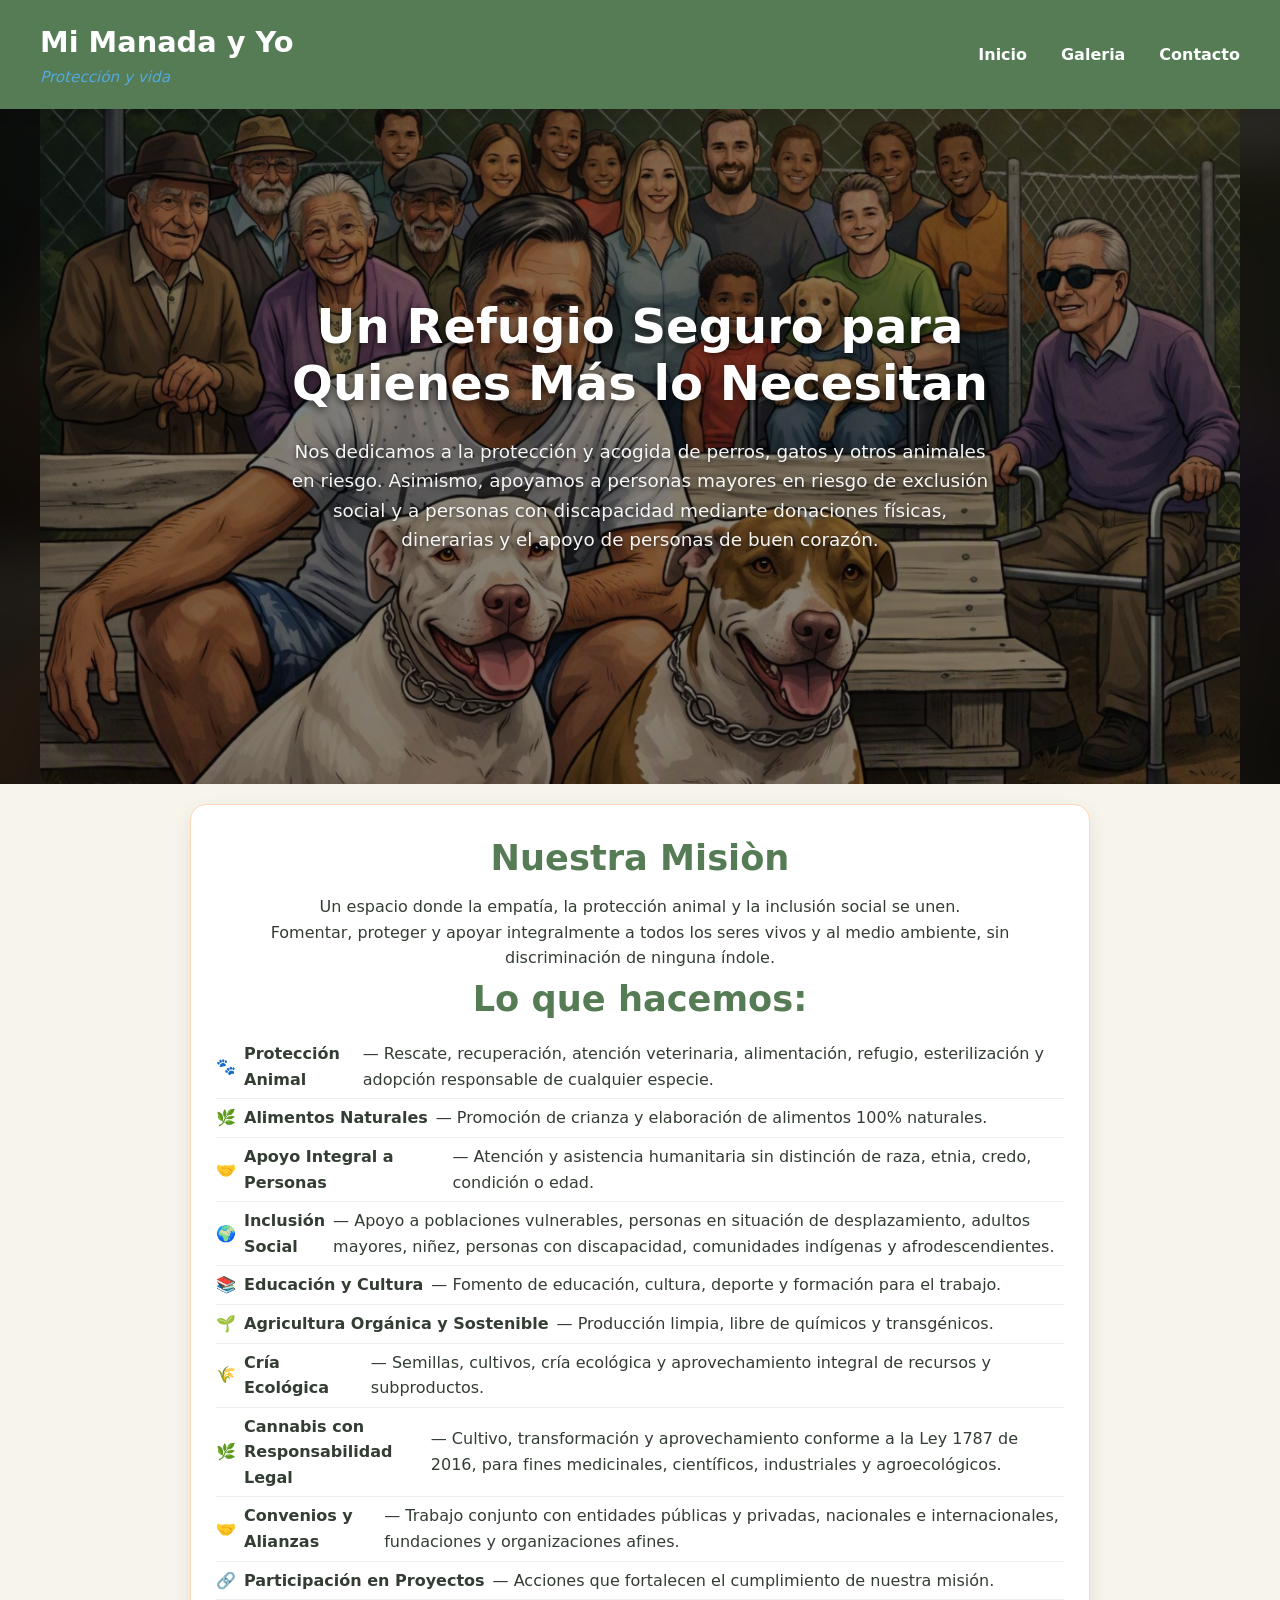
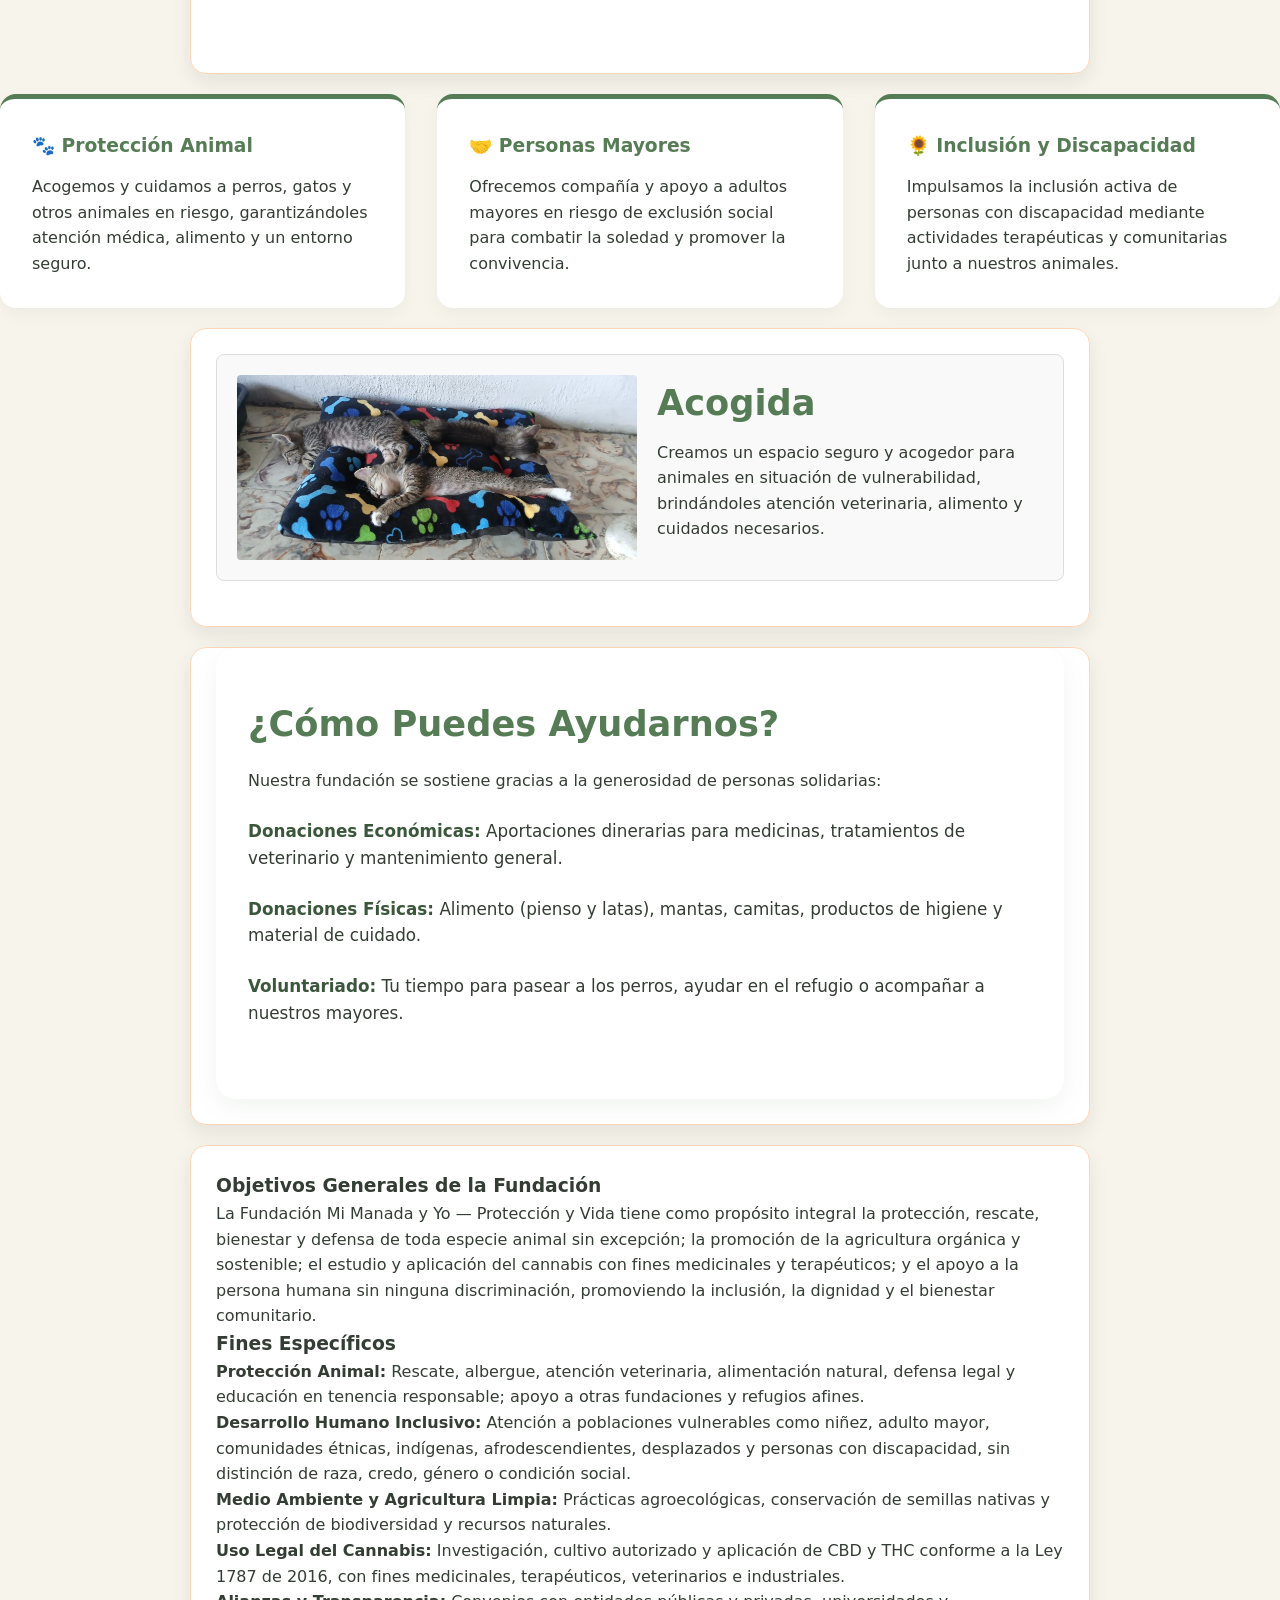
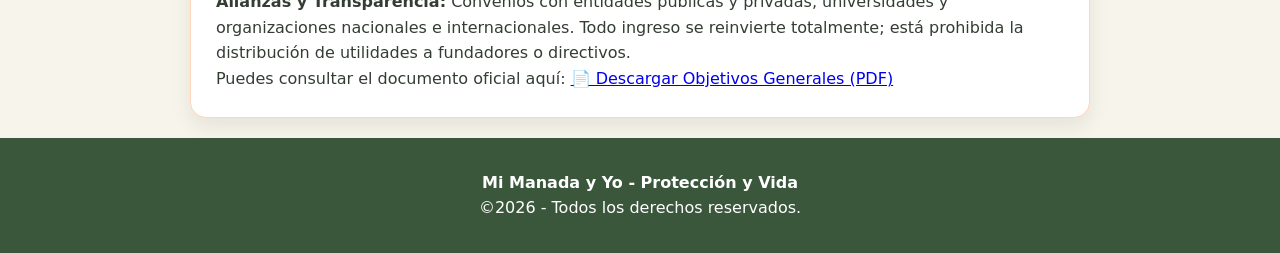
==== commit ee86eea0: "actualizacion de carpetas y archivos de la pagina web" ====
--- a/index.html
+++ b/index.html
@@ -352,8 +352,8 @@
 
     <section id="mision" class="container">
         <div class="section-header">
-            <h2>Nuestra Misiòn :</h2>
-            <p>Un espacio donde la empatía, la protección animal y la inclusión social se unen. </p>        
+            <h2>Nuestra Misiòn</h2>
+            <p>Un espacio donde la empatía, la protección animal y la inclusión social se unen. </p>          
  
 <p>Fomentar, proteger y apoyar integralmente a todos los seres vivos y al medio ambiente, sin discriminación
 de ninguna índole.</p>
